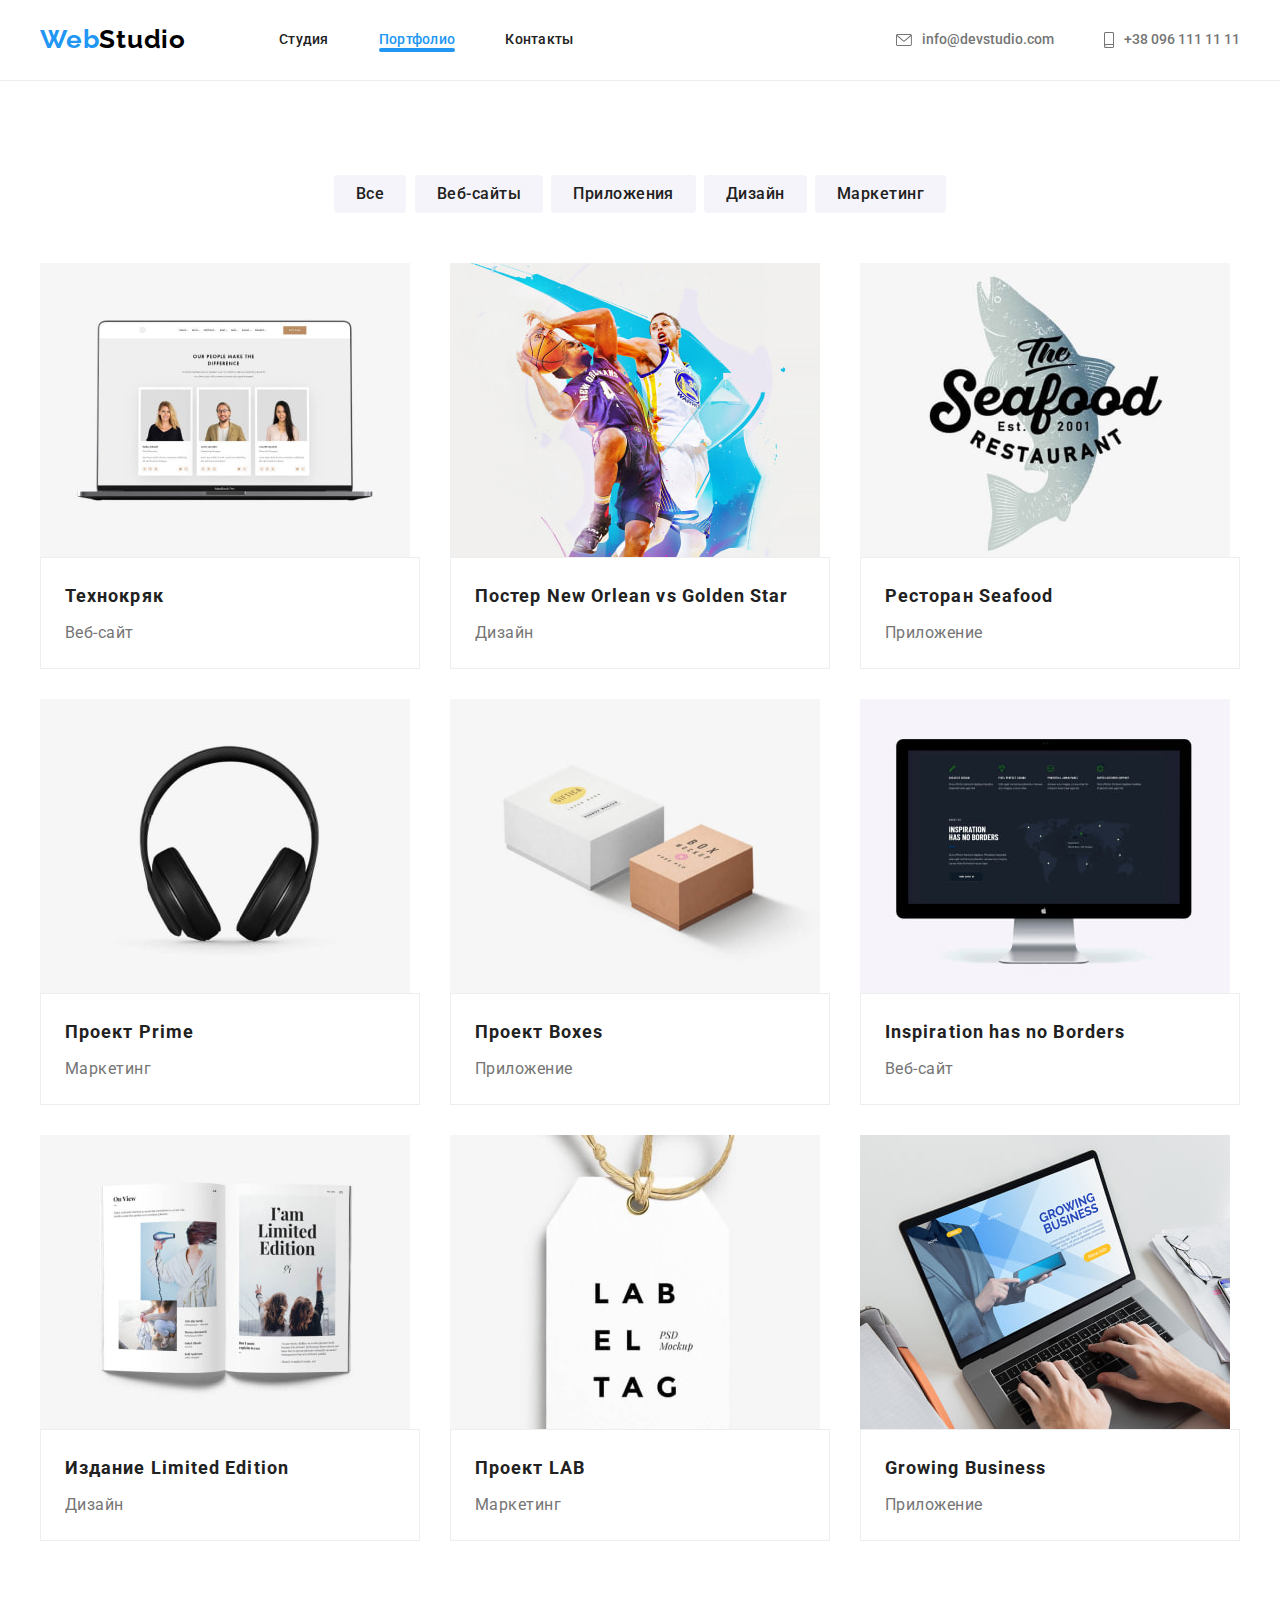
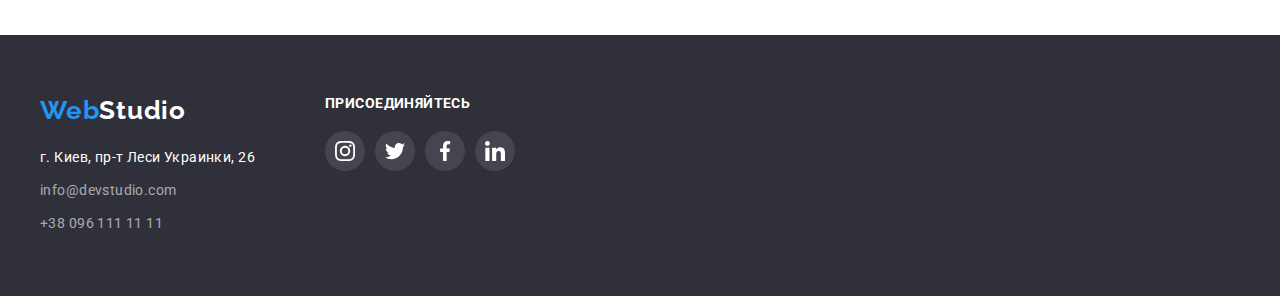
==== portfolio.html @ 13a41845 "Псевдокласс :after" ====
<!DOCTYPE html>
<html lang="en">
<head>
    <meta charset="UTF-8">
    <meta http-equiv="X-UA-Compatible" content="IE=edge">
    <meta name="viewport" content="width=, initial-scale=1.0">
    <title>Портфолио</title>

    <link rel="stylesheet" href="https://cdnjs.cloudflare.com/ajax/libs/modern-normalize/1.1.0/modern-normalize.min.css" integrity="sha512-wpPYUAdjBVSE4KJnH1VR1HeZfpl1ub8YT/NKx4PuQ5NmX2tKuGu6U/JRp5y+Y8XG2tV+wKQpNHVUX03MfMFn9Q==" crossorigin="anonymous" referrerpolicy="no-referrer" />

    <link rel="preconnect" href="https://fonts.googleapis.com">
    <link rel="preconnect" href="https://fonts.gstatic.com" crossorigin>
    <link href="https://fonts.googleapis.com/css2?family=Raleway:wght@700&family=Roboto:wght@400;500;700;900&display=swap" rel="stylesheet">

    <link rel="stylesheet" href="./css/styles.css">

</head>
<body>
    <!-- Шапка сайта -->
    <header class="header-portfolio">
        <div class="container header-container">
            <a class="logo" href="./index.html">Web<span class="logo-title">Studio</span></a> 
            <nav class="nav-box">
                <ul class="navigation-links">
                    <li class="site-nav">
                        <a class="link-nav" href="./index.html">Студия</a>
                    </li>

                    <li class="site-nav">
                        <a class="link-nav current" href="./portfolio.html">Портфолио</a>
                    </li>

                    <li class="site-nav">
                        <a class="link-nav" href="">Контакты</a>
                    </li>
                </ul>
            </nav>

            <ul class="contact-box">
                <li class="site-contact">
                    <a class="contact-nav" href="mailto:info@devstudio.com">
                        <svg class="contact-icon" width="16" height="12">
                            <use href="./img-studio/sprite-main.svg#mail">
                            </use>
                        </svg>
                        info@devstudio.com
                    </a>
                </li>

                <li class="site-contact">
                    <a class="contact-nav" href="tel:+380961111111">
                        <svg class="contact-icon" width="10" height="16">
                            <use href="./img-studio/sprite-main.svg#phone">
                            </use>
                        </svg>
                        +38 096 111 11 11
                    </a>
                </li>
            </ul>
        </div> 
    </header>

    <main>
        <section class="section">
            <div class="container portfolio">
                <!-- Заголовок для ассистивных технологий -->
                <h1 class="visually-hidden">Портфолио</h1>
                 <!-- Фильтры -->
                <!-- Заголовок для ассистивных технологий -->
                <h2 class="visually-hidden">Фильтры страницы портфолио</h2>
                    <ul class="list-filter">
                        <li class="item-filter">
                            <button class="button-filter active" type="button">Все</button>
                        </li>
                        <li class="item-filter">
                            <button class="button-filter" type="button">Веб-сайты</button>
                        </li>
                        <li class="item-filter">
                            <button class="button-filter" type="button">Приложения</button>
                        </li>
                        <li class="item-filter">
                            <button class="button-filter" type="button">Дизайн</button>
                        </li>
                        <li class="item-filter">
                            <button class="button-filter" type="button">Маркетинг</button>
                        </li>
                    </ul>              
                <!-- Заголовок для ассистивных технологий  -->
                <h2 class="visually-hidden">Галерея проектов</h2>
                <ul class="cards-list">
                    <li class="item-card">
                        <a class="link-card" href="">
                            <div class="card">
                                <img src="./img-portfolio/img-1.jpeg" alt="Веб-сайт" width="370">
                            </div>
                                <div class="cards-discription">
                                    <h3 class="cards-title">Технокряк</h3>
                                    <p class="text-card">Веб-сайт</p>
                                </div>
                        </a>
                    </li>
    
                    <li class="item-card">
                        <a class="link-card" href="">
                            <div class="card">
                                <img src="./img-portfolio/img-2.jpeg" alt="Дизайн" width="370">
                            </div>
                                <div class="cards-discription">
                                    <h3 class="cards-title">Постер New Orlean vs Golden Star</h3>
                                    <p class="text-card">Дизайн</p>
                                </div>
                        </a>
                    </li>
    
                    <li class="item-card">
                        <a class="link-card" href="">
                            <div class="card">
                                <img src="./img-portfolio/img-3.jpeg" alt="Приложение" width="370">
                            </div>
                                <div class="cards-discription">
                                    <h3 class="cards-title">Ресторан Seafood</h3>
                                    <p class="text-card">Приложение</p>
                                </div> 
                        </a>
                    </li>
    
                    <li class="item-card">
                        <a class="link-card" href="">
                            <div class="card">
                                <img src="./img-portfolio/img-4.jpeg" alt="Маркетинг" width="370">
                            </div>
                                <div class="cards-discription">
                                    <h3 class="cards-title">Проект Prime</h3>
                                    <p class="text-card">Маркетинг</p>
                                </div>
                        </a>
                    </li>
    
                    <li class="item-card">
                        <a class="link-card" href="">
                            <div class="card">
                                    <img src="./img-portfolio/img-5.jpeg" alt="Приложение" width="370">
                            </div>
                                <div class="cards-discription">
                                    <h3 class="cards-title">Проект Boxes</h3>
                                    <p class="text-card">Приложение</p>
                                </div>
                        </a>
                    </li>
    
                    <li class="item-card">
                        <a class="link-card" href="">
                            <div class="card">
                                <img src="./img-portfolio/img-6.jpeg" alt="Веб-сайт" width="370">
                            </div>
                                <div class="cards-discription">
                                    <h3 class="cards-title">Inspiration has no Borders</h3>
                                    <p class="text-card">Веб-сайт</p>
                                </div>
                        </a>
                    </li>
    
                    <li class="item-card">
                        <a class="link-card" href="">
                            <div class="card">
                                <img src="./img-portfolio/img-7.jpeg" alt="Дизайн" width="370">
                            </div>
                                <div class="cards-discription">
                                    <h3 class="cards-title">Издание Limited Edition</h3>
                                    <p class="text-card">Дизайн</p>
                                </div>
                        </a>
                    </li>
    
                    <li class="item-card">
                        <a class="link-card" href="">
                            <div class="card">
                                <img src="./img-portfolio/img-8.jpeg" alt="Маркетинг" width="370">
                            </div>
                                <div class="cards-discription">
                                    <h3 class="cards-title">Проект LAB</h3>
                                    <p class="text-card">Маркетинг</p>
                                </div>
                        </a>
                    </li>
    
                    <li class="item-card">
                        <a class="link-card" href="">
                            <div class="card">
                                <img src="./img-portfolio/img-9.jpeg" alt="Приложение" width="370">
                            </div>
                                <div class="cards-discription">
                                    <h3 class="cards-title">Growing Business</h3>
                                    <p class="text-card">Приложение</p>
                                </div>
                        </a>
                    </li>
                </ul>
            </div>
        </div>
        </section>
    </main>

    <!-- Футер -->
    <footer class="footer">
        <div class="container flex">
            <div class="logotype">
                <a class="logo-footer" href="./index.html">Web<span class="logo-title-footer">Studio</span></a> 
                <address class="address">
                    <ul>
                        <li class="address-item"><a class="address-text" href="">г. Киев, пр-т Леси Украинки, 26</a></li>
                        <li class="address-item"><a class="address-link" href="mailto:info@devstudio.com">info@devstudio.com</a></li>
                        <li class="address-item"><a class="address-link" href="tel:+380961111111">+38 096 111 11 11</a></li>
                    </ul>
                </address>
            </div>
            <div class="network-address">
                <h2 class="slogan">присоединяйтесь</h2>
                <ul class="network-list">
                    <li class="network">
                        <a class="network-link" href="" aria-label="instagram">
                        <svg class="network-icon" width="20" height="20">
                            <use href="./img-studio/sprite-main.svg#instagram"></use>
                        </svg>
                        </a>
                    </li>

                    <li class="network">
                        <a class="network-link" href="" aria-label="twitter">
                        <svg class="network-icon" width="20" height="20">
                            <use href="./img-studio/sprite-main.svg#twitter"></use>
                        </svg>
                        </a>
                    </li>

                    <li class="network">
                        <a class="network-link" href="" aria-label="facebook">
                        <svg class="network-icon" width="20" height="20">
                            <use href="./img-studio/sprite-main.svg#facebook"></use>
                        </svg>
                        </a>
                    </li>

                    <li class="network">
                        <a class="network-link" href="" aria-label="linkedin">
                        <svg class="network-icon" width="20" height="20">
                            <use href="./img-studio/sprite-main.svg#linkedin"></use>
                        </svg>
                        </a>
                    </li>
                </ul>

            </div>
            
        </div>
    </footer>
</body>
</html>
---- css/styles.css ----
:root {
  --primary-text-color: #757575;
  --title-text-color: #212121;
  --accent-color: #2196f3;
  --background-clr-btn: #f5f4fa;
  --card-set-gap: 30px;
  --bg-color-hero: #e5e5e5;
  --color-icon: #afb1b8;
  --color-icon-bg: #44454e;
}

body {
  font-family: 'Roboto', sans-serif;
  background-color: #ffffff;
  color: var(--primary-text-color);

  margin: 0;
}

li {
  list-style: none;
  margin: 0;
  padding: 0;
}
ul {
  list-style: none;
  margin: 0;
  padding: 0;
}
a {
  display: block;
  text-decoration: none;
  margin: 0;
}
h1,
h2,
h3,
p {
  margin: 0;
}
img {
  display: block;
  max-width: 100%;
  height: auto;
}
/* Шапка сайта */

.container {
  width: 1200px;
  padding-left: 15px;
  padding-right: 15px;
  margin-left: auto;
  margin-right: auto;
}
.section {
  padding-top: 94px;
  padding-bottom: 94px;
}
.header-container {
  display: flex;
  align-items: center;
}
.logo {
  font-family: 'Raleway';
  font-weight: 700;
  font-size: 26px;
  line-height: 1.2;
  letter-spacing: 0.03em;

  margin-right: 93px;

  color: var(--accent-color);
}
.logo-title {
  font-family: 'Raleway';
  font-size: 26px;
  line-height: 1.2;
  letter-spacing: 0.03em;

  color: #000000;
}
.navigation-links {
  display: flex;
  align-items: center;
}
.site-nav {
  margin-right: 50px;
}
.site-nav:last-child {
  margin-right: 0;
}
.site-contact {
  display: flex;
}
.link-nav {
  position: relative;
  display: block;
  padding-top: 32px;
  padding-bottom: 32px;

  font-weight: 500;
  font-size: 14px;
  line-height: 1.14;
  letter-spacing: 0.02em;

  color: var(--title-text-color);
}
.link-nav.current {
  color: var(--accent-color);
}
.link-nav:hover,
.link-nav:focus,
.link-nav.current:focus {
  color: var(--accent-color);
}
.link-nav.current:active {
  color: var(--accent-color);
}
.link-nav.current::after {
  position: absolute;
  display: block;
  content: '';
  width: 100%;
  height: 4px;

  background: #2196f3;
  border-radius: 2px;
}

.contact-box {
  display: flex;
  align-items: center;
  margin-left: auto;
}
.site-contact {
  margin-right: 50px;
}
.site-contact:last-child {
  margin-right: 0;
}
.contact-nav {
  display: flex;
  align-items: center;
  justify-content: center;
  padding-top: 32px;
  padding-bottom: 32px;

  font-weight: 500;
  font-size: 14px;
  line-height: 1.14;

  color: var(--primary-text-color);
}
.contact-nav:hover,
.contact-nav:focus {
  color: var(--accent-color);
}
.contact-icon {
  display: inline-block;
  align-items: center;
  justify-content: center;
  margin-right: 10px;
  fill: var(--primary-text-color);
}
.contact-nav:hover .contact-icon,
.contact-nav:focus .contact-icon {
  fill: var(--accent-color);
}

/* Хедер портфолио*/
.header-portfolio {
  border-bottom: 1px solid #ececec;
}

/* Секция Герой */
.hero {
  height: 600px;
  text-align: center;
  padding-top: 200px;
  margin-left: auto;
  margin-right: auto;
}
.overlay {
  max-width: 1600px;
  background-image: linear-gradient(0deg, rgba(0, 0, 0, 0.2), rgba(0, 0, 0, 0.2)),
    url(../img-studio/header.jpeg);
  background-repeat: no-repeat;
  background-position: center;
  background-size: cover;
  background-color: rgba(47, 48, 58, 0.4);
}
.hero-title {
  align-items: center;
  width: 696px;
  height: 120px;
  margin-left: auto;
  margin-right: auto;

  font-weight: 900;
  font-size: 44px;
  line-height: 1.4;
  text-align: center;
  letter-spacing: 0.06em;
  text-transform: uppercase;

  color: #ffffff;
}

.button {
  margin-top: 30px;
  align-items: center;
  text-align: center;
  width: 200px;
  height: 50px;

  font-family: inherit;
  font-weight: 700;
  font-size: 16px;
  line-height: 1.8;

  letter-spacing: 0.06em;
  cursor: pointer;

  background-color: var(--accent-color);
  color: #ffffff;
}

/* Основные задачи Веб-Студии */
.visually-hidden {
  position: absolute;
  white-space: nowrap;
  width: 1px;
  height: 1px;
  overflow: hidden;
  border: 0;
  padding: 0;
  clip: rect(0 0 0 0);
  clip-path: inset(50%);
  margin: -1px;
}
.main-features {
  display: block;
}
.features {
  display: flex;
}
.icon-features {
  display: flex;
  align-items: center;
  justify-content: center;
  border-radius: 4px;
  width: 270px;
  height: 120px;
  margin-bottom: 30px;

  background: #f5f4fa;
}
.features-item {
  width: 270px;
}
.features .features-item + .features-item {
  margin-left: var(--card-set-gap);
}
.features-title {
  margin-bottom: 10px;

  font-weight: 700;
  font-size: 14px;
  line-height: 1.14;
  letter-spacing: 0.03em;
  text-transform: uppercase;

  color: var(--title-text-color);
}

.features-text {
  font-size: 14px;
  line-height: 1.7;
  letter-spacing: 0.03em;

  color: var(--primary-text-color);
}

/* Задачи Веб-Студии */
.main-task {
  padding-bottom: 94px;
}
.title {
  margin-bottom: 50px;

  font-weight: 700;
  font-size: 36px;
  line-height: 1.16;
  text-align: center;
  letter-spacing: 0.03em;

  color: var(--title-text-color);
}

.tasks {
  display: flex;
}
.tasks .task-item + .task-item {
  padding-left: 30px;
}

/* Наша команда */
.team {
  background: #f5f4fa;
}
.team-title {
  margin-bottom: 50px;
  text-align: center;

  font-weight: 700;
  font-size: 36px;
  line-height: 1.16;

  letter-spacing: 0.03em;

  color: var(--title-text-color);
}
.list-members {
  display: flex;
  flex-wrap: wrap;
  text-align: center;
  justify-content: center;
}

.list-members .member + .member {
  margin-left: var(--card-set-gap);
}
.member {
  box-shadow: 0px 1px 3px rgba(0, 0, 0, 0.12), 0px 1px 1px rgba(0, 0, 0, 0.14),
    0px 2px 1px rgba(0, 0, 0, 0.2);
  border-radius: 0px 0px 4px 4px;
  background-color: #ffffff;
}
.member-discription {
  padding-top: 30px;
  padding-bottom: 30px;
}

.team-member {
  text-align: center;
  margin-bottom: 10px;

  font-weight: 500;
  font-size: 16px;
  line-height: 1.18;
  letter-spacing: 0.03em;

  color: var(--title-text-color);
}

.team-stream {
  text-align: center;

  font-weight: 400;
  font-size: 16px;
  line-height: 1.18;
  letter-spacing: 0.03em;

  margin-bottom: 16px;

  color: var(--primary-text-color);
}
.team-socials {
  display: flex;
  align-items: center;
  justify-content: center;
}
.socials:not(last-child) {
  margin-right: 10px;
}
.socials-link {
  display: flex;
  justify-content: center;
  align-items: center;

  width: 44px;
  height: 44px;

  cursor: pointer;
  border-radius: 50%;
  background-color: #ffffff;
  color: var(--color-icon);
}
.socials-link:hover,
.socials-link:focus {
  color: #ffffff;
  background-color: var(--accent-color);
}
.social-icon {
  fill: currentColor;
}
/* Постоянные клиенты */
.cleint-list {
  display: flex;
  flex-wrap: wrap;
  align-items: center;
  justify-content: center;
}
.cleint-list .client-item + .client-item {
  margin-left: var(--card-set-gap);
}
.client-link {
  display: flex;
  justify-content: center;
  align-items: center;

  width: 170px;
  height: 92px;

  cursor: pointer;
  border: 1px solid #afb1b8;
  border-radius: 4px;
  color: var(--color-icon);
}
.client-link:hover,
.client-link:focus {
  color: var(--accent-color);
  border: 1px solid var(--accent-color);
}
.cleint-icon {
  fill: currentColor;
}

/* Футер */
.footer {
  background: #2f303a;
  padding-top: 60px;
  padding-bottom: 60px;
}
.flex {
  display: flex;
}
.logotype {
  display: block;
}
.logo-footer {
  display: block;

  font-family: 'Raleway';
  font-weight: 700;
  font-size: 26px;
  line-height: 1.2;
  letter-spacing: 0.03em;

  color: var(--accent-color);
}
.address {
  display: block;
  margin-top: 20px;
}
.logo-title-footer {
  font-family: 'Raleway';
  font-size: 26px;
  line-height: 1.2;
  letter-spacing: 0.03em;

  color: #ffffff;
}
.address .address-item + .address-item {
  padding-top: 9px;
}
.address-text {
  display: block;
  font-family: 'Roboto';
  font-style: normal;
  font-size: 14px;
  line-height: 1.71;
  letter-spacing: 0.03em;

  color: #ffffff;
}
.address-link {
  font-family: 'Roboto';
  font-style: normal;
  font-size: 14px;
  line-height: 1.71;
  letter-spacing: 0.03em;

  color: rgba(255, 255, 255, 0.6);
}
.network-address {
  margin-left: 70px;
}
.slogan {
  margin-bottom: 20px;

  font-weight: 700;
  font-size: 14px;
  line-height: 16px;
  letter-spacing: 0.03em;
  text-transform: uppercase;

  color: #ffffff;
}
.network-list {
  display: flex;
}
.network-link {
  display: flex;
  justify-content: center;
  align-items: center;
  width: 40px;
  height: 40px;
  background-color: var(--color-icon-bg);
  border-radius: 50%;
}
.network-icon {
  fill: #ffffff;
}
.network-link:hover,
.network-link:focus {
  color: #ffffff;
  background-color: var(--accent-color);
}
.network:not(last-child) {
  margin-right: 10px;
}
/* Кнопки фильтра портфолио */

.button-filter {
  font-family: inherit;
  font-weight: 500;
  font-size: 16px;
  line-height: 1.62;
  text-align: center;
  letter-spacing: 0.03em;

  background-color: #f5f4fa;
  border-radius: 4px;
  border: none;
  padding: 6px 22px;
  cursor: pointer;

  color: var(--title-text-color);
  background-color: var(--background-clr-btn);
}
.button-filter:hover,
.button-filter:focus {
  color: #ffffff;
  background-color: var(--accent-color);
}
.button-filter .active:active {
  color: #ffffff;
  background-color: var(--accent-color);
}

.list-filter {
  display: flex;
  justify-content: center;
  height: 54px;
  align-items: flex-start;
  margin-bottom: 34px;
}
.item-filter {
  height: 38px;
  min-width: 73px;
}
.list-filter .item-filter + .item-filter {
  margin-left: 8px;
}

/* Галерея проектов */
.cards-list {
  display: flex;
  flex-wrap: wrap;

  margin-left: calc(-1 * var(--card-set-gap));
  margin-top: calc(-1 * var(--card-set-gap));
}
.cards-list > .item-card {
  flex-basis: calc(100% / 3 - var(--card-set-gap));
  margin-left: var(--card-set-gap);
  margin-top: var(--card-set-gap);

  background: #ffffff;
}
.cards-discription {
  display: block;
  padding: 20px 24px;
  text-align: start;
  border: 1px solid #eeeeee;
}
.cards-title {
  font-weight: 700;
  font-size: 18px;
  line-height: 2;
  letter-spacing: 0.06em;

  color: var(--title-text-color);
}
.text-card {
  margin-top: 4px;

  font-size: 16px;
  line-height: 1.88;
  letter-spacing: 0.03em;

  color: var(--primary-text-color);
}
.link-card:hover {
  box-shadow: 0px 1px 1px rgba(0, 0, 0, 0.12), 0px 4px 4px rgba(0, 0, 0, 0.06),
    1px 4px 6px rgba(0, 0, 0, 0.16);
}
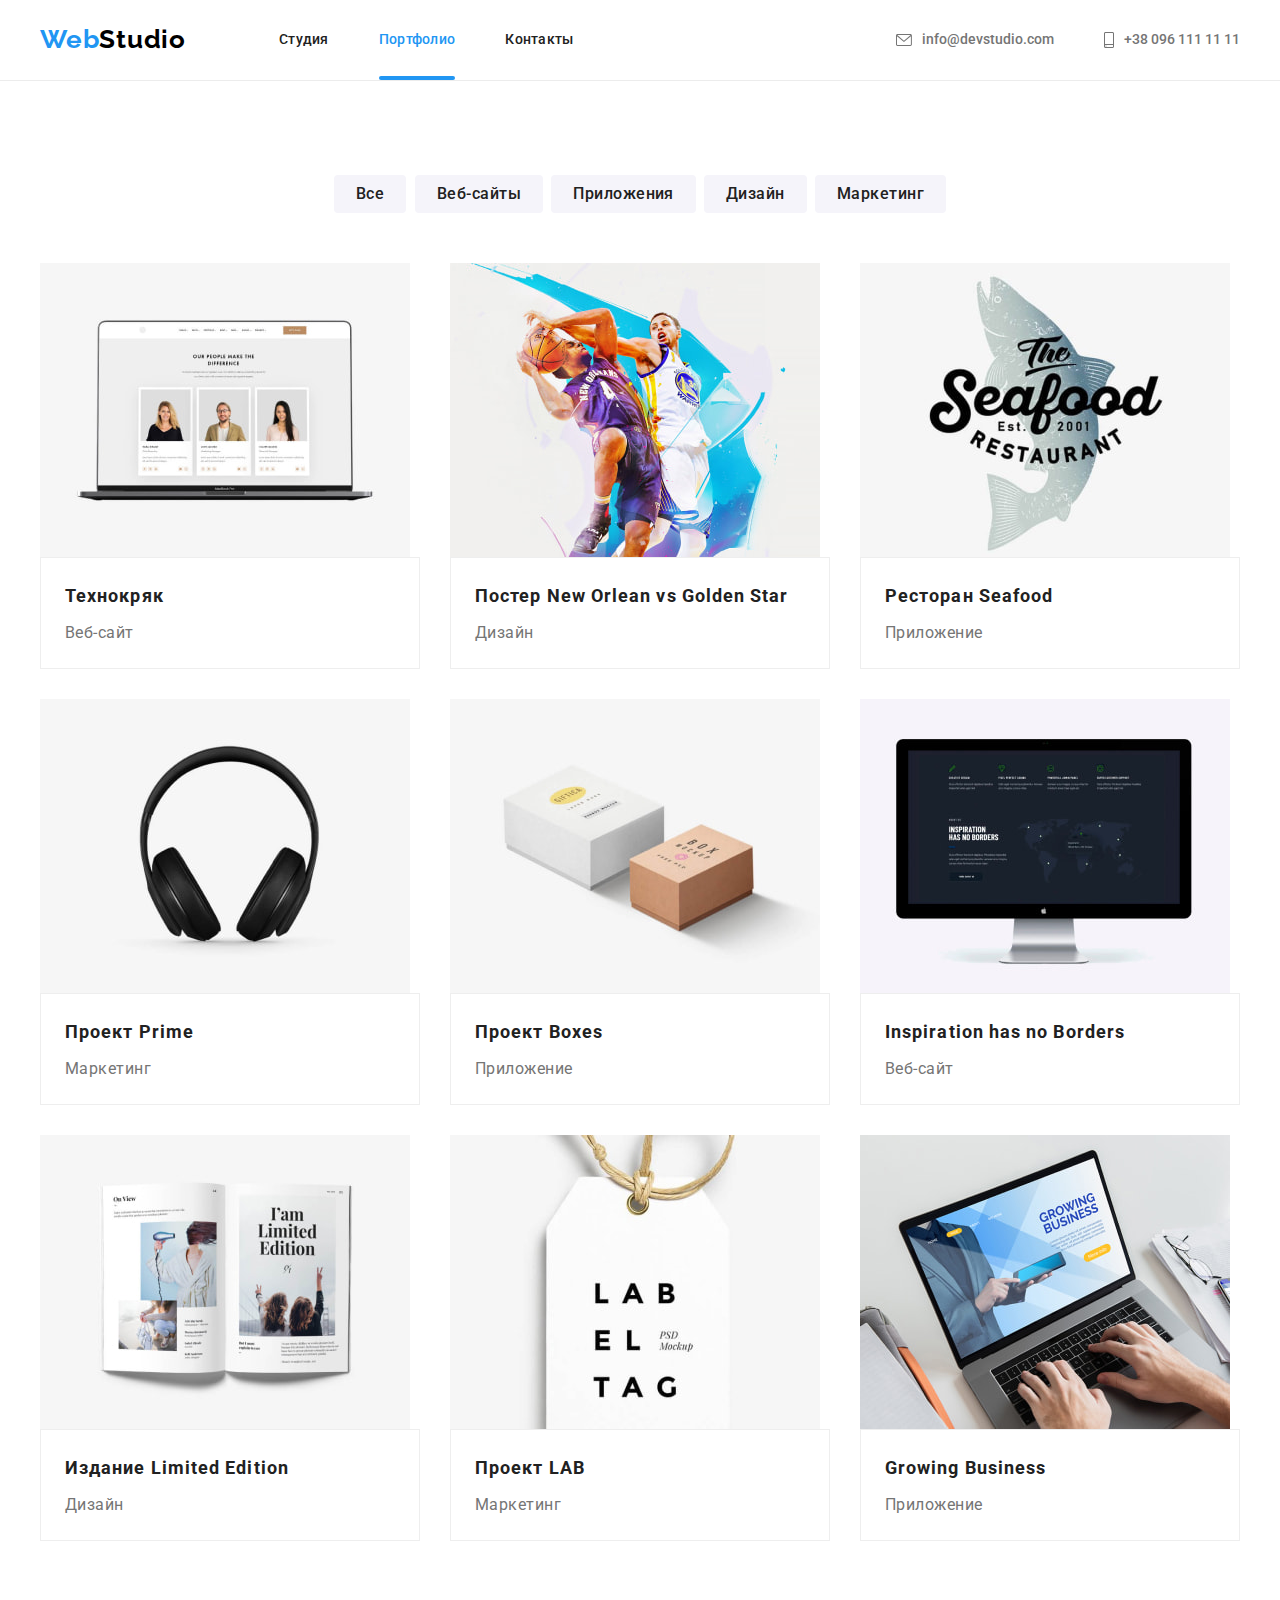
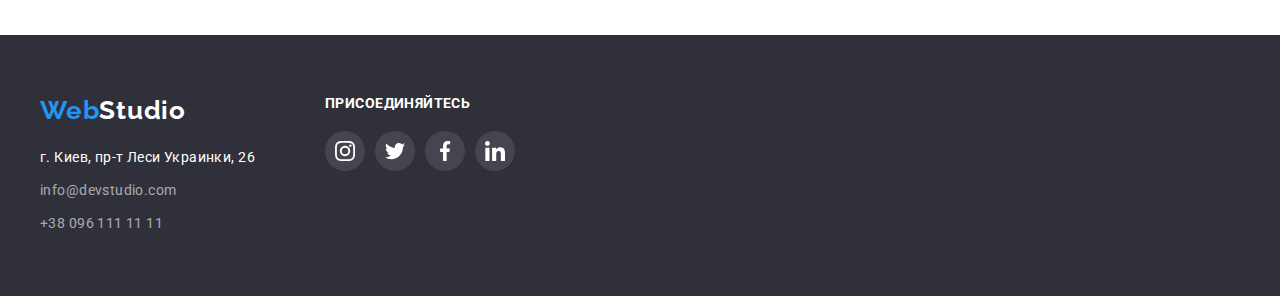
==== commit f14a6d6d: "Синий оверлей на карточках" ====
--- a/portfolio.html
+++ b/portfolio.html
@@ -70,7 +70,7 @@
                 <h2 class="visually-hidden">Фильтры страницы портфолио</h2>
                     <ul class="list-filter">
                         <li class="item-filter">
-                            <button class="button-filter active" type="button">Все</button>
+                            <button class="button-filter current" type="button">Все</button>
                         </li>
                         <li class="item-filter">
                             <button class="button-filter" type="button">Веб-сайты</button>
@@ -88,15 +88,18 @@
                 <!-- Заголовок для ассистивных технологий  -->
                 <h2 class="visually-hidden">Галерея проектов</h2>
                 <ul class="cards-list">
+
                     <li class="item-card">
                         <a class="link-card" href="">
                             <div class="card">
                                 <img src="./img-portfolio/img-1.jpeg" alt="Веб-сайт" width="370">
-                            </div>
-                                <div class="cards-discription">
-                                    <h3 class="cards-title">Технокряк</h3>
-                                    <p class="text-card">Веб-сайт</p>
-                                </div>
+                                <p class="text-transform">Ресурс предлагает комплексные предложения с разным уровнем функционала и сервисов. Все это позволит посетителю получить исчерпывающие сведения о компании или частном лице.</p>
+                            </div>
+
+                            <div class="cards-discription">
+                                <h3 class="cards-title">Технокряк</h3>
+                                <p class="text-card">Веб-сайт</p>
+                            </div>
                         </a>
                     </li>
     
@@ -104,6 +107,8 @@
                         <a class="link-card" href="">
                             <div class="card">
                                 <img src="./img-portfolio/img-2.jpeg" alt="Дизайн" width="370">
+                                <p class="text-transform">Ресурс предлагает комплексные предложения с разным уровнем функционала и сервисов. Все это
+                                    позволит посетителю получить исчерпывающие сведения о компании или частном лице.</p>
                             </div>
                                 <div class="cards-discription">
                                     <h3 class="cards-title">Постер New Orlean vs Golden Star</h3>
@@ -116,6 +121,8 @@
                         <a class="link-card" href="">
                             <div class="card">
                                 <img src="./img-portfolio/img-3.jpeg" alt="Приложение" width="370">
+                                <p class="text-transform">Ресурс предлагает комплексные предложения с разным уровнем функционала и сервисов. Все это
+                                    позволит посетителю получить исчерпывающие сведения о компании или частном лице.</p>
                             </div>
                                 <div class="cards-discription">
                                     <h3 class="cards-title">Ресторан Seafood</h3>
@@ -128,6 +135,7 @@
                         <a class="link-card" href="">
                             <div class="card">
                                 <img src="./img-portfolio/img-4.jpeg" alt="Маркетинг" width="370">
+                                <p class="text-transform">Ресурс предлагает комплексные предложения с разным уровнем функционала и сервисов. Все это позволит посетителю получить исчерпывающие сведения о компании или частном лице.</p>
                             </div>
                                 <div class="cards-discription">
                                     <h3 class="cards-title">Проект Prime</h3>
@@ -140,6 +148,7 @@
                         <a class="link-card" href="">
                             <div class="card">
                                     <img src="./img-portfolio/img-5.jpeg" alt="Приложение" width="370">
+                                    <p class="text-transform">Ресурс предлагает комплексные предложения с разным уровнем функционала и сервисов. Все это позволит посетителю получить исчерпывающие сведения о компании или частном лице.</p>
                             </div>
                                 <div class="cards-discription">
                                     <h3 class="cards-title">Проект Boxes</h3>
@@ -152,6 +161,7 @@
                         <a class="link-card" href="">
                             <div class="card">
                                 <img src="./img-portfolio/img-6.jpeg" alt="Веб-сайт" width="370">
+                                <p class="text-transform">Ресурс предлагает комплексные предложения с разным уровнем функционала и сервисов. Все это позволит посетителю получить исчерпывающие сведения о компании или частном лице.</p>
                             </div>
                                 <div class="cards-discription">
                                     <h3 class="cards-title">Inspiration has no Borders</h3>
@@ -164,6 +174,7 @@
                         <a class="link-card" href="">
                             <div class="card">
                                 <img src="./img-portfolio/img-7.jpeg" alt="Дизайн" width="370">
+                                <p class="text-transform">Ресурс предлагает комплексные предложения с разным уровнем функционала и сервисов. Все это позволит посетителю получить исчерпывающие сведения о компании или частном лице.</p>
                             </div>
                                 <div class="cards-discription">
                                     <h3 class="cards-title">Издание Limited Edition</h3>
@@ -176,6 +187,7 @@
                         <a class="link-card" href="">
                             <div class="card">
                                 <img src="./img-portfolio/img-8.jpeg" alt="Маркетинг" width="370">
+                                <p class="text-transform">Ресурс предлагает комплексные предложения с разным уровнем функционала и сервисов. Все это позволит посетителю получить исчерпывающие сведения о компании или частном лице.</p>
                             </div>
                                 <div class="cards-discription">
                                     <h3 class="cards-title">Проект LAB</h3>
@@ -188,6 +200,7 @@
                         <a class="link-card" href="">
                             <div class="card">
                                 <img src="./img-portfolio/img-9.jpeg" alt="Приложение" width="370">
+                                <p class="text-transform">Ресурс предлагает комплексные предложения с разным уровнем функционала и сервисов. Все это позволит посетителю получить исчерпывающие сведения о компании или частном лице.</p>
                             </div>
                                 <div class="cards-discription">
                                     <h3 class="cards-title">Growing Business</h3>
--- a/css/styles.css
+++ b/css/styles.css
@@ -7,6 +7,8 @@
   --bg-color-hero: #e5e5e5;
   --color-icon: #afb1b8;
   --color-icon-bg: #44454e;
+  --transition-timing-function: cubic-bezier(0.4, 0, 0.2, 1);
+  --transition-duration: 250ms;
 }
 
 body {
@@ -103,6 +105,8 @@
   line-height: 1.14;
   letter-spacing: 0.02em;
 
+  transition: var(--transition-duration) var(--transition-timing-function);
+
   color: var(--title-text-color);
 }
 .link-nav.current {
@@ -110,20 +114,21 @@
 }
 .link-nav:hover,
 .link-nav:focus,
-.link-nav.current:focus {
-  color: var(--accent-color);
-}
+.link-nav.current:focus,
 .link-nav.current:active {
   color: var(--accent-color);
 }
+
 .link-nav.current::after {
   position: absolute;
   display: block;
   content: '';
   width: 100%;
   height: 4px;
-
-  background: #2196f3;
+  left: 0;
+  bottom: 0;
+
+  background: var(--accent-color);
   border-radius: 2px;
 }
 
@@ -148,6 +153,8 @@
   font-weight: 500;
   font-size: 14px;
   line-height: 1.14;
+
+  transition: var(--transition-duration) var(--transition-timing-function);
 
   color: var(--primary-text-color);
 }
@@ -301,9 +308,34 @@
   display: flex;
 }
 .tasks .task-item + .task-item {
-  padding-left: 30px;
-}
-
+  margin-left: var(--card-set-gap);
+}
+.task-item {
+  position: relative;
+}
+.text-box {
+  position: absolute;
+  content: '';
+  display: flex;
+  justify-content: center;
+  align-items: center;
+  width: 100%;
+  height: 70px;
+  left: 0;
+  bottom: 0;
+
+  background-color: rgb(47, 48, 58, 0.8);
+}
+.text {
+  font-weight: 700;
+  font-size: 14px;
+  line-height: 1.14;
+  text-align: center;
+  letter-spacing: 0.03em;
+  text-transform: uppercase;
+
+  color: #ffffff;
+}
 /* Наша команда */
 .team {
   background: #f5f4fa;
@@ -380,9 +412,11 @@
 
   width: 44px;
   height: 44px;
-
   cursor: pointer;
   border-radius: 50%;
+
+  transition: var(--transition-duration) var(--transition-timing-function);
+
   background-color: #ffffff;
   color: var(--color-icon);
 }
@@ -415,6 +449,9 @@
   cursor: pointer;
   border: 1px solid #afb1b8;
   border-radius: 4px;
+
+  transition: var(--transition-duration) var(--transition-timing-function);
+
   color: var(--color-icon);
 }
 .client-link:hover,
@@ -506,8 +543,11 @@
   align-items: center;
   width: 40px;
   height: 40px;
+  border-radius: 50%;
+
+  transition: var(--transition-duration) var(--transition-timing-function);
+
   background-color: var(--color-icon-bg);
-  border-radius: 50%;
 }
 .network-icon {
   fill: #ffffff;
@@ -536,17 +576,19 @@
   padding: 6px 22px;
   cursor: pointer;
 
+  transition: var(--transition-duration) var(--transition-timing-function);
+
   color: var(--title-text-color);
   background-color: var(--background-clr-btn);
 }
 .button-filter:hover,
-.button-filter:focus {
+.button-filter:focus,
+.button-filter.current:focus,
+.button-filter.current:active {
   color: #ffffff;
   background-color: var(--accent-color);
-}
-.button-filter .active:active {
-  color: #ffffff;
-  background-color: var(--accent-color);
+  box-shadow: 0px 3px 1px rgba(0, 0, 0, 0.1), 0px 1px 2px rgba(0, 0, 0, 0.08),
+    0px 2px 2px rgba(0, 0, 0, 0.12);
 }
 
 .list-filter {
@@ -579,6 +621,44 @@
 
   background: #ffffff;
 }
+.card {
+  position: relative;
+  overflow: hidden;
+}
+
+.text-transform {
+  position: absolute;
+  width: 100%;
+  height: 100%;
+  padding: 63px 24px;
+
+  opacity: 0;
+
+  background: rgba(33, 150, 243, 0.9);
+
+  transform: translateY(0);
+  transition: transform var(--transition-duration) var(--transition-timing-function);
+
+  font-size: 18px;
+  line-height: 1.55;
+  letter-spacing: 0.03em;
+
+  color: #ffffff;
+}
+.link-card:hover .text-transform {
+  transform: translateY(-100%);
+  opacity: 1;
+}
+.link-card {
+  transition: var(--transition-duration) var(--transition-timing-function);
+}
+
+.link-card:hover,
+.link-card:focus {
+  box-shadow: 0px 1px 1px rgba(0, 0, 0, 0.12), 0px 4px 4px rgba(0, 0, 0, 0.06),
+    1px 4px 6px rgba(0, 0, 0, 0.16);
+}
+
 .cards-discription {
   display: block;
   padding: 20px 24px;
@@ -602,7 +682,3 @@
 
   color: var(--primary-text-color);
 }
-.link-card:hover {
-  box-shadow: 0px 1px 1px rgba(0, 0, 0, 0.12), 0px 4px 4px rgba(0, 0, 0, 0.06),
-    1px 4px 6px rgba(0, 0, 0, 0.16);
-}
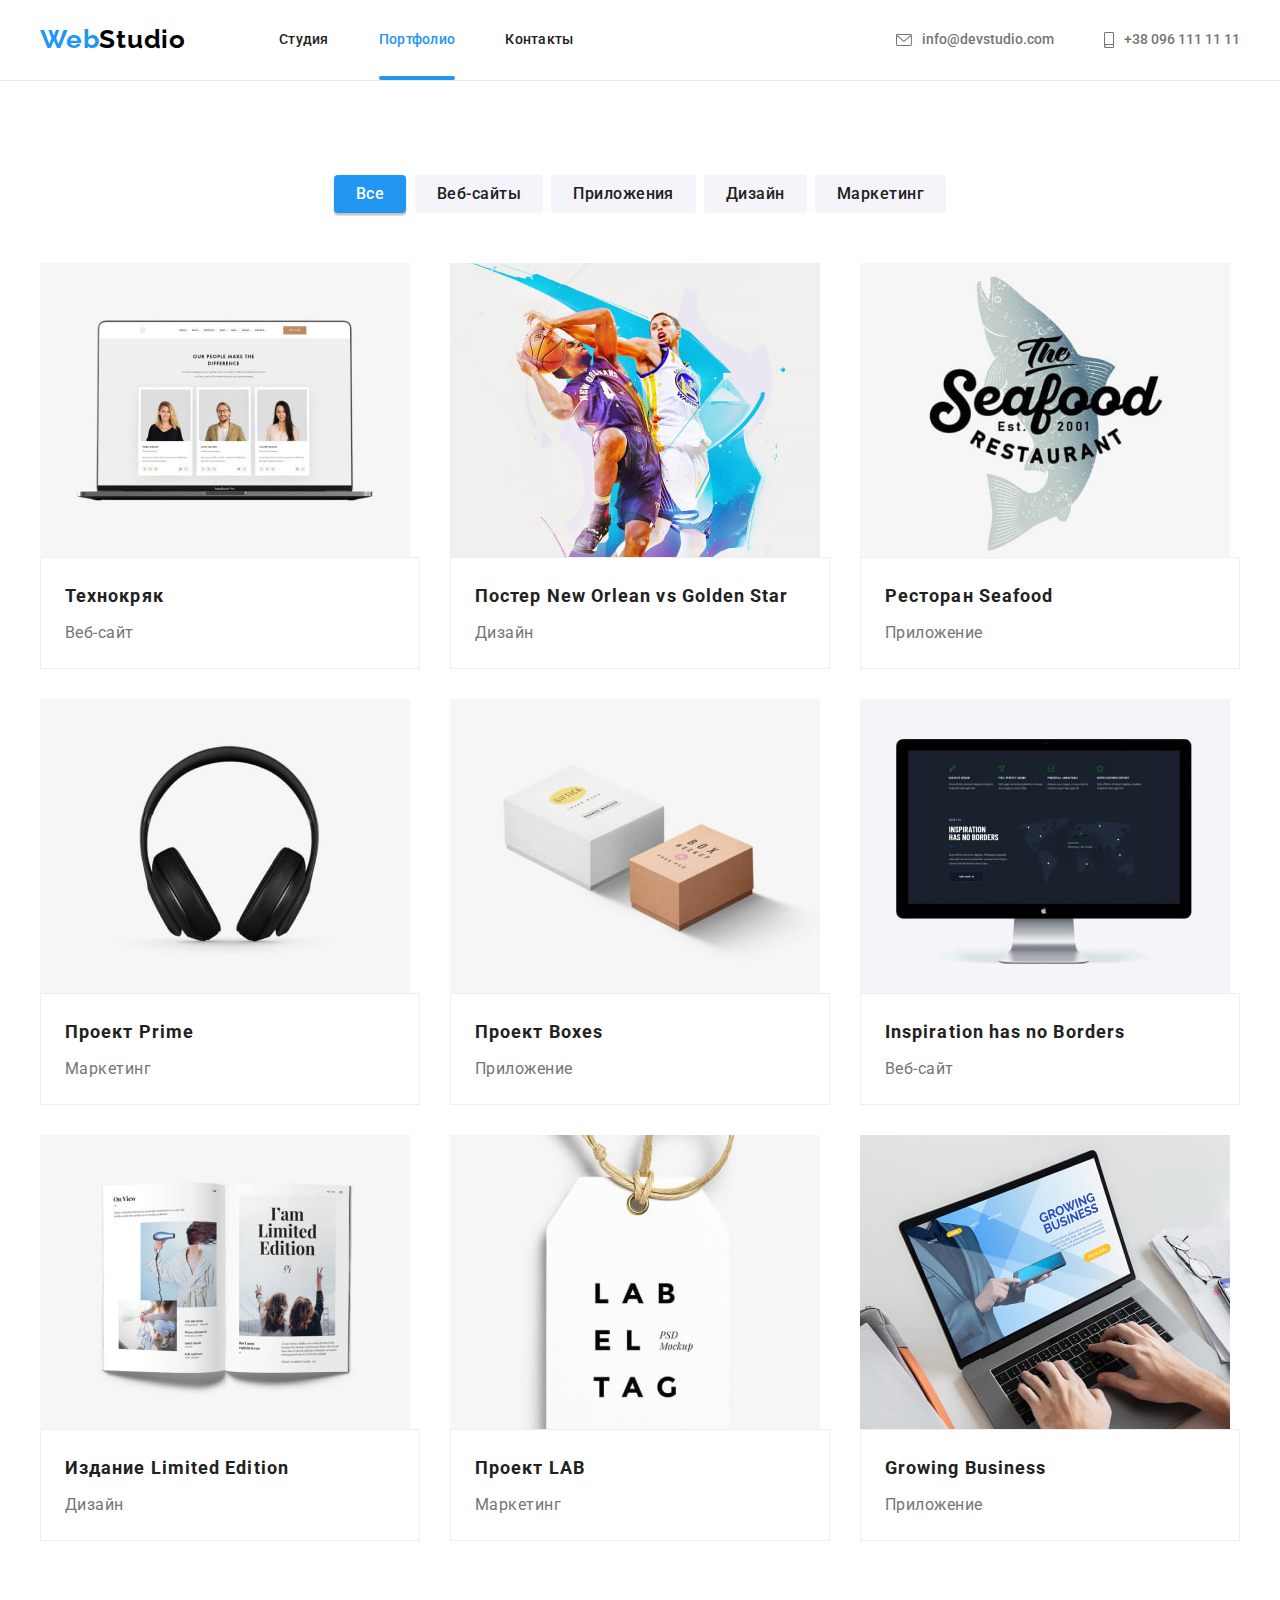
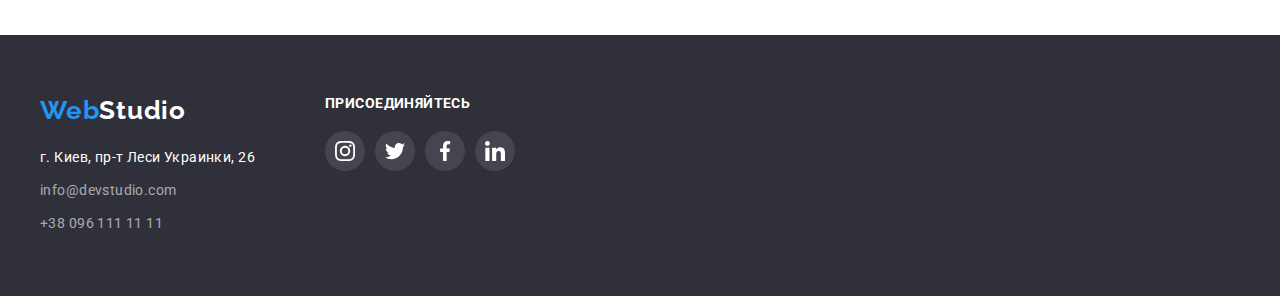
==== commit 687158a0: "Делает кнопку "Все" текущей" ====
--- a/portfolio.html
+++ b/portfolio.html
@@ -70,7 +70,7 @@
                 <h2 class="visually-hidden">Фильтры страницы портфолио</h2>
                     <ul class="list-filter">
                         <li class="item-filter">
-                            <button class="button-filter current" type="button">Все</button>
+                            <button class="button-filter current-btn" type="button">Все</button>
                         </li>
                         <li class="item-filter">
                             <button class="button-filter" type="button">Веб-сайты</button>
--- a/css/styles.css
+++ b/css/styles.css
@@ -230,6 +230,42 @@
 
   background-color: var(--accent-color);
   color: #ffffff;
+
+  animation: animate-btn 3000ms infinite 1000ms;
+}
+.button:hover,
+.button:focus {
+  background-color: #188ce8;
+}
+@keyframes animate-btn {
+  0% {
+    transform: scale(1);
+  }
+
+  50% {
+    transform: scale(1.25);
+  }
+
+  100% {
+    transform: scale(1);
+  }
+}
+.backdrop {
+  position: fixed;
+  top: 0;
+  left: 0;
+  width: 100%;
+  height: 100%;
+  z-index: 2;
+
+  background-color: rgba(0, 0, 0, 0.1);
+
+  transition: opacity 1000ms, visibility 600ms;
+}
+.backdrop.is-hidden {
+  opacity: 0;
+  visibility: hidden;
+  pointer-events: none;
 }
 
 /* Основные задачи Веб-Студии */
@@ -560,6 +596,60 @@
 .network:not(last-child) {
   margin-right: 10px;
 }
+
+/* Модальное окно */
+
+.modal-wrapper {
+  position: absolute;
+  top: 50%;
+  left: 50%;
+  transform: translate(-50%, -50%);
+
+  width: 528px;
+  height: 581px;
+  border-radius: 3px;
+
+  background-color: #ffffff;
+
+  animation-name: changeBgColor;
+  animation-duration: 4000ms;
+  animation-timing-function: linear;
+  animation-iteration-count: infinite;
+  animation-direction: alternate;
+  animation-delay: 250ms;
+}
+@keyframes changeBgColor {
+  0% {
+    background-color: rgb(255, 255, 255);
+  }
+
+  50% {
+    background-color: rgb(159, 198, 243);
+  }
+
+  100% {
+    background-color: rgb(170, 241, 238);
+  }
+}
+.modal-btn {
+  position: absolute;
+  top: 8px;
+  right: 8px;
+  width: 30px;
+  height: 30px;
+
+  display: flex;
+  justify-content: center;
+  align-items: center;
+  padding: 0;
+  z-index: 3;
+
+  cursor: pointer;
+  border: 1px solid rgba(0, 0, 0, 0.1);
+  border-radius: 50%;
+  background-color: transparent;
+}
+
 /* Кнопки фильтра портфолио */
 
 .button-filter {
@@ -581,14 +671,17 @@
   color: var(--title-text-color);
   background-color: var(--background-clr-btn);
 }
+.current-btn,
 .button-filter:hover,
-.button-filter:focus,
-.button-filter.current:focus,
-.button-filter.current:active {
+.button-filter:focus {
   color: #ffffff;
   background-color: var(--accent-color);
   box-shadow: 0px 3px 1px rgba(0, 0, 0, 0.1), 0px 1px 2px rgba(0, 0, 0, 0.08),
     0px 2px 2px rgba(0, 0, 0, 0.12);
+}
+.button-filter .current:focus,
+.button-filter .current:active {
+  background-color: var(--accent-color);
 }
 
 .list-filter {
@@ -645,7 +738,8 @@
 
   color: #ffffff;
 }
-.link-card:hover .text-transform {
+.link-card:hover .text-transform,
+.link-card:focus .text-transform {
   transform: translateY(-100%);
   opacity: 1;
 }
